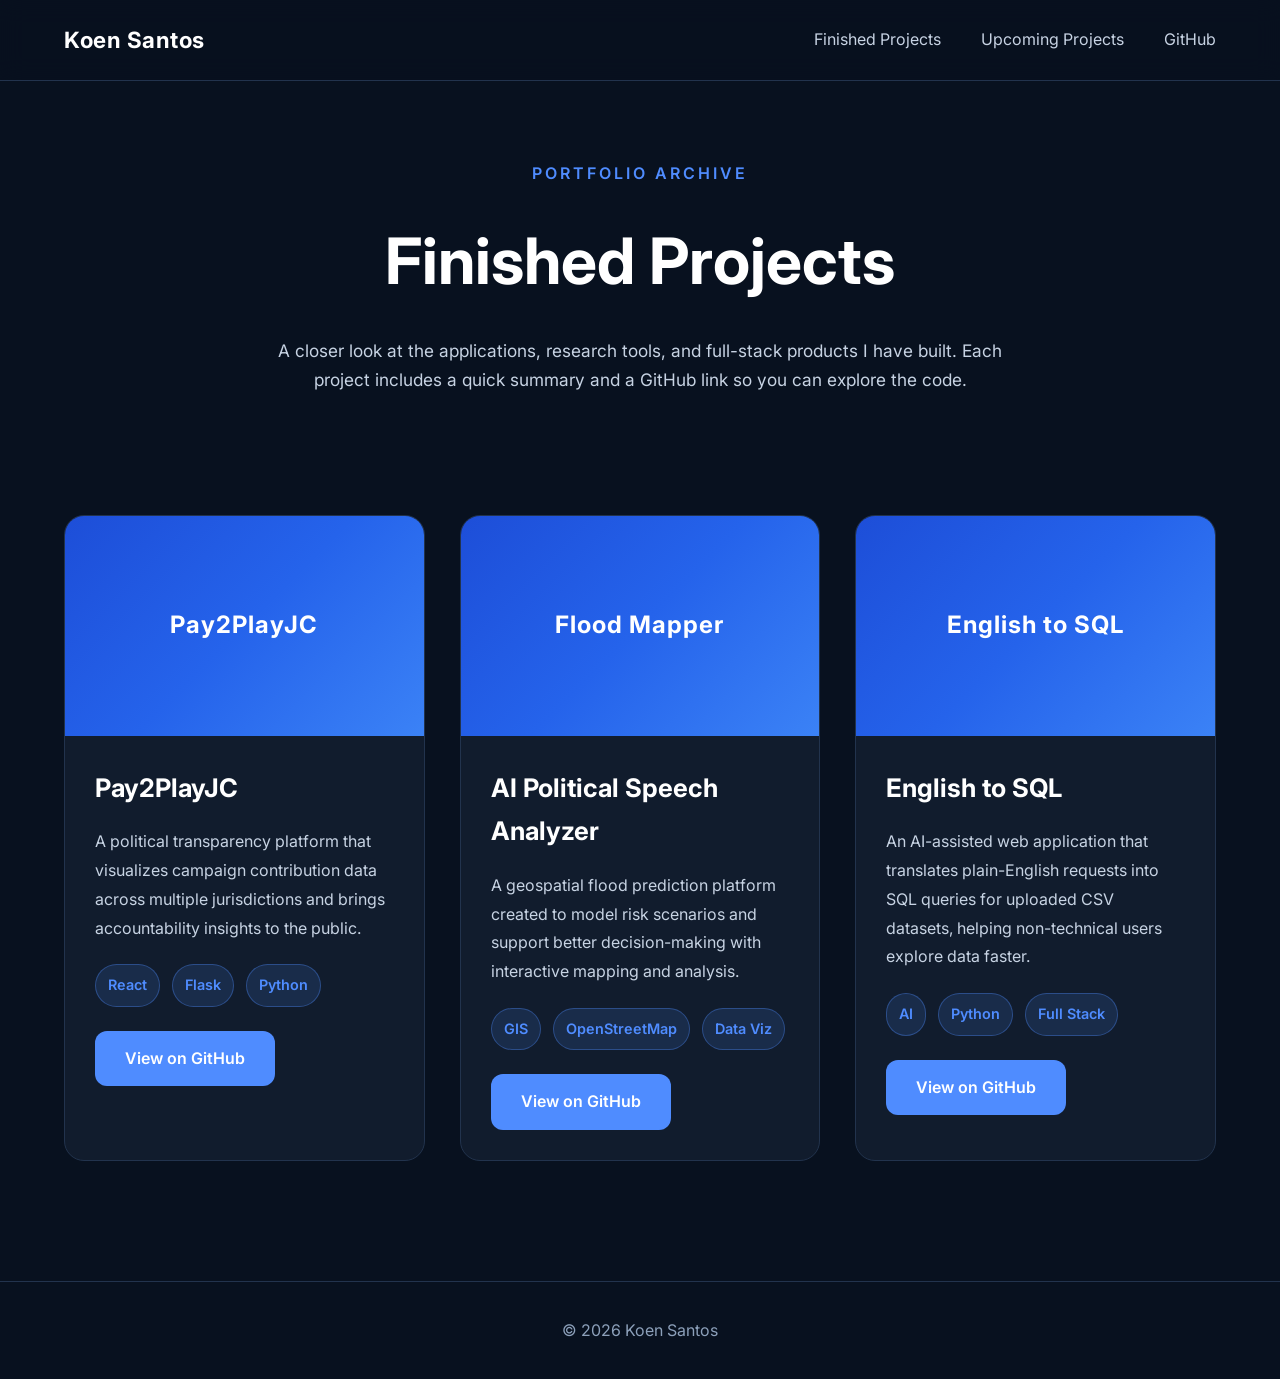
==== projects/index.html @ 0aac652a "Initial commit" ====
<!DOCTYPE html>
<html lang="en">

<head>
    <meta charset="UTF-8">
    <meta name="viewport" content="width=device-width, initial-scale=1.0">
    <title>Finished Projects | Koen Santos</title>
    <link rel="stylesheet" href="../styles.css">
    <link rel="preconnect" href="https://fonts.googleapis.com">
    <link rel="preconnect" href="https://fonts.gstatic.com" crossorigin>
    <link href="https://fonts.googleapis.com/css2?family=Inter:wght@300;400;500;600;700;800&display=swap"
        rel="stylesheet">
</head>

<body>
    <nav class="navbar">
        <div class="container">
            <a href="../index.html" class="logo">Koen Santos</a>

            <ul class="nav-links">
                <li><a href="index.html">Finished Projects</a></li>
                <li><a href="../upcoming/index.html">Upcoming Projects</a></li>
                <li><a href="https://github.com/YOUR_USERNAME" target="_blank">GitHub</a></li>
            </ul>

            <button id="menu-button" aria-label="Open menu">☰</button>
        </div>
    </nav>

    <header class="page-hero">
        <div class="container">
            <p class="hero-small">Portfolio Archive</p>
            <h1>Finished Projects</h1>
            <p class="page-hero-copy">
                A closer look at the applications, research tools, and full-stack products I have built.
                Each project includes a quick summary and a GitHub link so you can explore the code.
            </p>
        </div>
    </header>

    <main class="page-main">
        <section>
            <div class="container">
                <div class="project-grid">
                    <article class="project-card">
                        <div class="project-image">Pay2PlayJC</div>
                        <div class="project-info">
                            <h3>Pay2PlayJC</h3>
                            <p>
                                A political transparency platform that visualizes campaign contribution data across
                                multiple jurisdictions and brings accountability insights to the public.
                            </p>
                            <div class="project-tags">
                                <span>React</span>
                                <span>Flask</span>
                                <span>Python</span>
                            </div>
                            <div class="project-actions">
                                <a class="project-link" href="https://github.com/koensantos/ali_pay2play_website target="_blank">View on GitHub</a>
                            </div>
                        </div>
                    </article>

                    <article class="project-card">
                        <div class="project-image">Flood Mapper</div>
                        <div class="project-info">
                            <h3>AI Political Speech Analyzer</h3>
                            <p>
                                A geospatial flood prediction platform created to model risk scenarios and support better
                                decision-making with interactive mapping and analysis.
                            </p>
                            <div class="project-tags">
                                <span>GIS</span>
                                <span>OpenStreetMap</span>
                                <span>Data Viz</span>
                            </div>
                            <div class="project-actions">
                                <a class="project-link" href="https://github.com/YOUR_USERNAME" target="_blank">View on GitHub</a>
                            </div>
                        </div>
                    </article>

                    <article class="project-card">
                        <div class="project-image">English to SQL</div>
                        <div class="project-info">
                            <h3>English to SQL</h3>
                            <p>
                                An AI-assisted web application that translates plain-English requests into SQL queries for
                                uploaded CSV datasets, helping non-technical users explore data faster.
                            </p>
                            <div class="project-tags">
                                <span>AI</span>
                                <span>Python</span>
                                <span>Full Stack</span>
                            </div>
                            <div class="project-actions">
                                <a class="project-link" href="https://github.com/YOUR_USERNAME" target="_blank">View on GitHub</a>
                            </div>
                        </div>
                    </article>
                </div>
            </div>
        </section>
    </main>

    <footer>
        <div class="container">
            <p>© 2026 Koen Santos</p>
        </div>
    </footer>

    <script src="../script.js"></script>
</body>

</html>
---- styles.css ----
/* ========================================
   GLOBAL STYLES
======================================== */

:root{

    --background:#08111f;
    --surface:#111c2d;
    --surface-light:#1b2940;

    --primary:#4f8cff;
    --primary-hover:#6aa1ff;

    --text:#ffffff;
    --text-light:#c7d3e3;
    --text-muted:#8ca0ba;

    --border:#22334d;

    --shadow:0 20px 60px rgba(0,0,0,.30);

    --radius:18px;

    --transition:.3s ease;

}

*{

    margin:0;
    padding:0;
    box-sizing:border-box;

}

html{

    scroll-behavior:smooth;

}

body{

    font-family:"Inter",sans-serif;

    background:var(--background);

    color:var(--text);

    line-height:1.7;

}

img{

    max-width:100%;

}

a{

    text-decoration:none;

    color:inherit;

}

.container{

    width:min(1200px,90%);
    margin:auto;

}

/* ========================================
   NAVIGATION
======================================== */

.navbar{

    position:fixed;

    top:0;
    left:0;

    width:100%;

    z-index:100;

    background:rgba(8,17,31,.82);

    backdrop-filter:blur(12px);

    border-bottom:1px solid var(--border);

}

.navbar .container{

    display:flex;

    justify-content:space-between;

    align-items:center;

    height:80px;

}

.logo{

    font-size:1.4rem;

    font-weight:700;

    letter-spacing:.5px;

}

.nav-links{

    list-style:none;

    display:flex;

    gap:40px;

}

.nav-links a{

    color:var(--text-light);

    transition:var(--transition);

}

.nav-links a:hover{

    color:var(--primary);

}

#menu-button{

    display:none;

    border:none;

    background:none;

    color:white;

    font-size:2rem;

    cursor:pointer;

}

/* ========================================
   HERO
======================================== */

.hero{

    min-height:100vh;

    display:flex;

    align-items:center;

    justify-content:center;

}

.hero-content{

    text-align:center;

}

.hero-small{

    color:var(--primary);

    text-transform:uppercase;

    letter-spacing:3px;

    margin-bottom:20px;

    font-weight:600;

}

.hero h1{

    font-size:clamp(3rem,7vw,5.8rem);

    line-height:1.05;

    max-width:900px;

    margin:auto;

}

.hero span{

    color:var(--primary);

}

.hero-description{

    max-width:760px;

    margin:35px auto;

    color:var(--text-light);

    font-size:1.15rem;

}

.hero-buttons{

    display:flex;

    justify-content:center;

    gap:25px;

    flex-wrap:wrap;

    margin-top:45px;

}

/* ========================================
   BUTTONS
======================================== */

.primary-button{

    background:var(--primary);

    color:white;

    padding:18px 36px;

    border-radius:50px;

    font-weight:600;

    transition:var(--transition);

    box-shadow:var(--shadow);

}

.primary-button:hover{

    background:var(--primary-hover);

    transform:translateY(-4px);

}

.secondary-button{

    border:1px solid var(--border);

    padding:18px 36px;

    border-radius:50px;

    color:var(--text-light);

    transition:var(--transition);

}

.secondary-button:hover{

    border-color:var(--primary);

    color:white;

    transform:translateY(-4px);

}

/* ========================================
   HIGHLIGHTS
======================================== */

.highlights{

    padding:90px 0;

    background:#0d1627;

    border-top:1px solid var(--border);
    border-bottom:1px solid var(--border);

}

.highlights .container{

    display:grid;

    grid-template-columns:repeat(4,1fr);

    gap:40px;

}

.stat{

    background:var(--surface);

    padding:40px 20px;

    border-radius:16px;

    text-align:center;

    transition:.3s;

}

.stat:hover{

    transform:translateY(-8px);

    background:var(--surface-light);

}

.stat h2{

    font-size:3rem;

    color:var(--primary);

    margin-bottom:10px;

}

.stat p{

    color:var(--text-light);

    font-size:1rem;

}

/* ========================================
   ABOUT
======================================== */

.about{

    padding:120px 0;

}

.about h2{

    text-align:center;

    font-size:2.8rem;

    margin-bottom:50px;

}

.about p{

    max-width:850px;

    margin:25px auto;

    color:var(--text-light);

    font-size:1.1rem;

    line-height:1.9;

    text-align:center;

}

/* ========================================
   FEATURED PROJECTS
======================================== */

.featured{

    padding:120px 0;

}

.section-title{

    display:flex;

    justify-content:space-between;

    align-items:center;

    margin-bottom:60px;

}

.section-title h2{

    font-size:2.8rem;

}

.section-title a{

    color:var(--primary);

    font-weight:600;

}

.project-grid{

    display:grid;

    grid-template-columns:repeat(auto-fit,minmax(340px,1fr));

    gap:35px;

}

.project-card{

    background:var(--surface);

    border-radius:20px;

    overflow:hidden;

    border:1px solid var(--border);

    transition:.35s;

    cursor:pointer;

}

.project-card:hover{

    transform:translateY(-12px);

    border-color:var(--primary);

    box-shadow:0 25px 60px rgba(0,0,0,.35);

}

.project-image{

    height:220px;

    display:flex;

    justify-content:center;

    align-items:center;

    background:linear-gradient(
        135deg,
        #1d4ed8,
        #2563eb,
        #3b82f6
    );

    color:white;

    font-size:1.5rem;

    font-weight:700;

    letter-spacing:1px;

}

.project-info{

    padding:30px;

}

.project-info h3{

    font-size:1.6rem;

    margin-bottom:18px;

}

.project-info p{

    color:var(--text-light);

    line-height:1.8;

}

.project-card:hover .project-image{

    filter:brightness(1.1);

}

/* ========================================
   CONTACT
======================================== */

.contact{

    padding:120px 0;

    background:#0d1627;

    border-top:1px solid var(--border);

}

.contact .container{

    text-align:center;

}

.contact h2{

    font-size:3rem;

    margin-bottom:25px;

}

.contact p{

    color:var(--text-light);

    max-width:650px;

    margin:0 auto 45px;

    line-height:1.8;

}

.contact-buttons{

    display:flex;

    justify-content:center;

    gap:20px;

    flex-wrap:wrap;

}

.contact-buttons a{

    padding:18px 32px;

    background:var(--surface);

    border:1px solid var(--border);

    border-radius:14px;

    transition:.3s;

    font-weight:600;

}

.contact-buttons a:hover{

    background:var(--primary);

    border-color:var(--primary);

    transform:translateY(-6px);

}

/* ========================================
   FOOTER
======================================== */

footer{

    border-top:1px solid var(--border);

    padding:35px 0;

}

footer p{

    text-align:center;

    color:var(--text-muted);

}

/* ========================================
   FADE ANIMATION
======================================== */

.hero,
.highlights,
.about,
.featured,
.contact{

    animation:fadeUp .8s ease forwards;

}

@keyframes fadeUp{

    from{

        opacity:0;

        transform:translateY(35px);

    }

    to{

        opacity:1;

        transform:translateY(0);

    }

}

/* ========================================
   SMALL IMPROVEMENTS
======================================== */

.project-card{

    position:relative;

}

.project-card::before{

    content:"";

    position:absolute;

    inset:0;

    background:linear-gradient(
        135deg,
        rgba(79,140,255,.08),
        transparent
    );

    opacity:0;

    transition:.3s;

}

.project-card:hover::before{

    opacity:1;

}

.nav-links a{

    position:relative;

}

.nav-links a::after{

    content:"";

    position:absolute;

    bottom:-6px;

    left:0;

    width:0;

    height:2px;

    background:var(--primary);

    transition:.3s;

}

.nav-links a:hover::after{

    width:100%;

}

.primary-button,
.secondary-button,
.contact-buttons a{

    transition:
        background .3s,
        color .3s,
        transform .3s,
        box-shadow .3s;

}

.primary-button:hover{

    box-shadow:
        0 12px 35px rgba(79,140,255,.35);

}

.secondary-button:hover{

    box-shadow:
        0 12px 35px rgba(79,140,255,.18);

}

/* ========================================
   RESPONSIVE
======================================== */

/* ========================================
   PROJECT PAGES
======================================== */

.page-hero{

    padding:160px 0 80px;
    text-align:center;

}

.page-hero h1{

    font-size:clamp(2.8rem,5vw,4.6rem);
    margin-bottom:20px;

}

.page-hero-copy{

    max-width:760px;
    margin:0 auto;
    color:var(--text-light);
    font-size:1.08rem;

}

.page-main{

    padding:40px 0 120px;

}

.project-tags{

    display:flex;
    gap:12px;
    flex-wrap:wrap;
    margin-top:22px;

}

.project-tags span{

    padding:8px 12px;
    border-radius:999px;
    background:rgba(79,140,255,.14);
    color:var(--primary);
    border:1px solid rgba(79,140,255,.35);
    font-size:.9rem;
    font-weight:600;

}

.project-actions{

    margin-top:24px;

}

.project-link{

    display:inline-flex;
    align-items:center;
    justify-content:center;
    min-width:180px;
    padding:14px 18px;
    border-radius:12px;
    background:var(--primary);
    color:white;
    font-weight:600;
    transition:var(--transition);

}

.project-link:hover{

    background:var(--primary-hover);
    transform:translateY(-4px);

}

@media(max-width:1000px){

    .highlights .container{

        grid-template-columns:repeat(2,1fr);

    }

    .nav-links.active{

        display:flex;
        position:absolute;
        top:70px;
        right:5%;
        flex-direction:column;
        gap:20px;
        padding:20px;
        background:rgba(8,17,31,.98);
        border:1px solid var(--border);
        border-radius:16px;

    }

}

@media(max-width:850px){

    .navbar .container{

        height:70px;

    }

    .nav-links{

        display:none;

    }

    .nav-links.active{

        display:flex;
        position:absolute;
        top:70px;
        right:5%;
        flex-direction:column;
        gap:18px;
        padding:20px;
        background:rgba(8,17,31,.98);
        border:1px solid var(--border);
        border-radius:16px;

    }

    #menu-button{

        display:block;

    }

    .hero h1{

        font-size:3.4rem;

    }

    .hero-description{

        font-size:1rem;

    }

    .section-title{

        flex-direction:column;

        gap:20px;

        text-align:center;

    }

}

@media(max-width:700px){

    .highlights .container{

        grid-template-columns:1fr;

    }

    .project-grid{

        grid-template-columns:1fr;

    }

    .contact-buttons{

        flex-direction:column;

        align-items:center;

    }

    .contact-buttons a{

        width:260px;

        text-align:center;

    }

}

@media(max-width:500px){

    .hero{

        padding-top:120px;

    }

    .hero h1{

        font-size:2.6rem;

    }

    .hero-buttons{

        flex-direction:column;

    }

    .primary-button,
    .secondary-button{

        width:260px;

        text-align:center;

    }

}
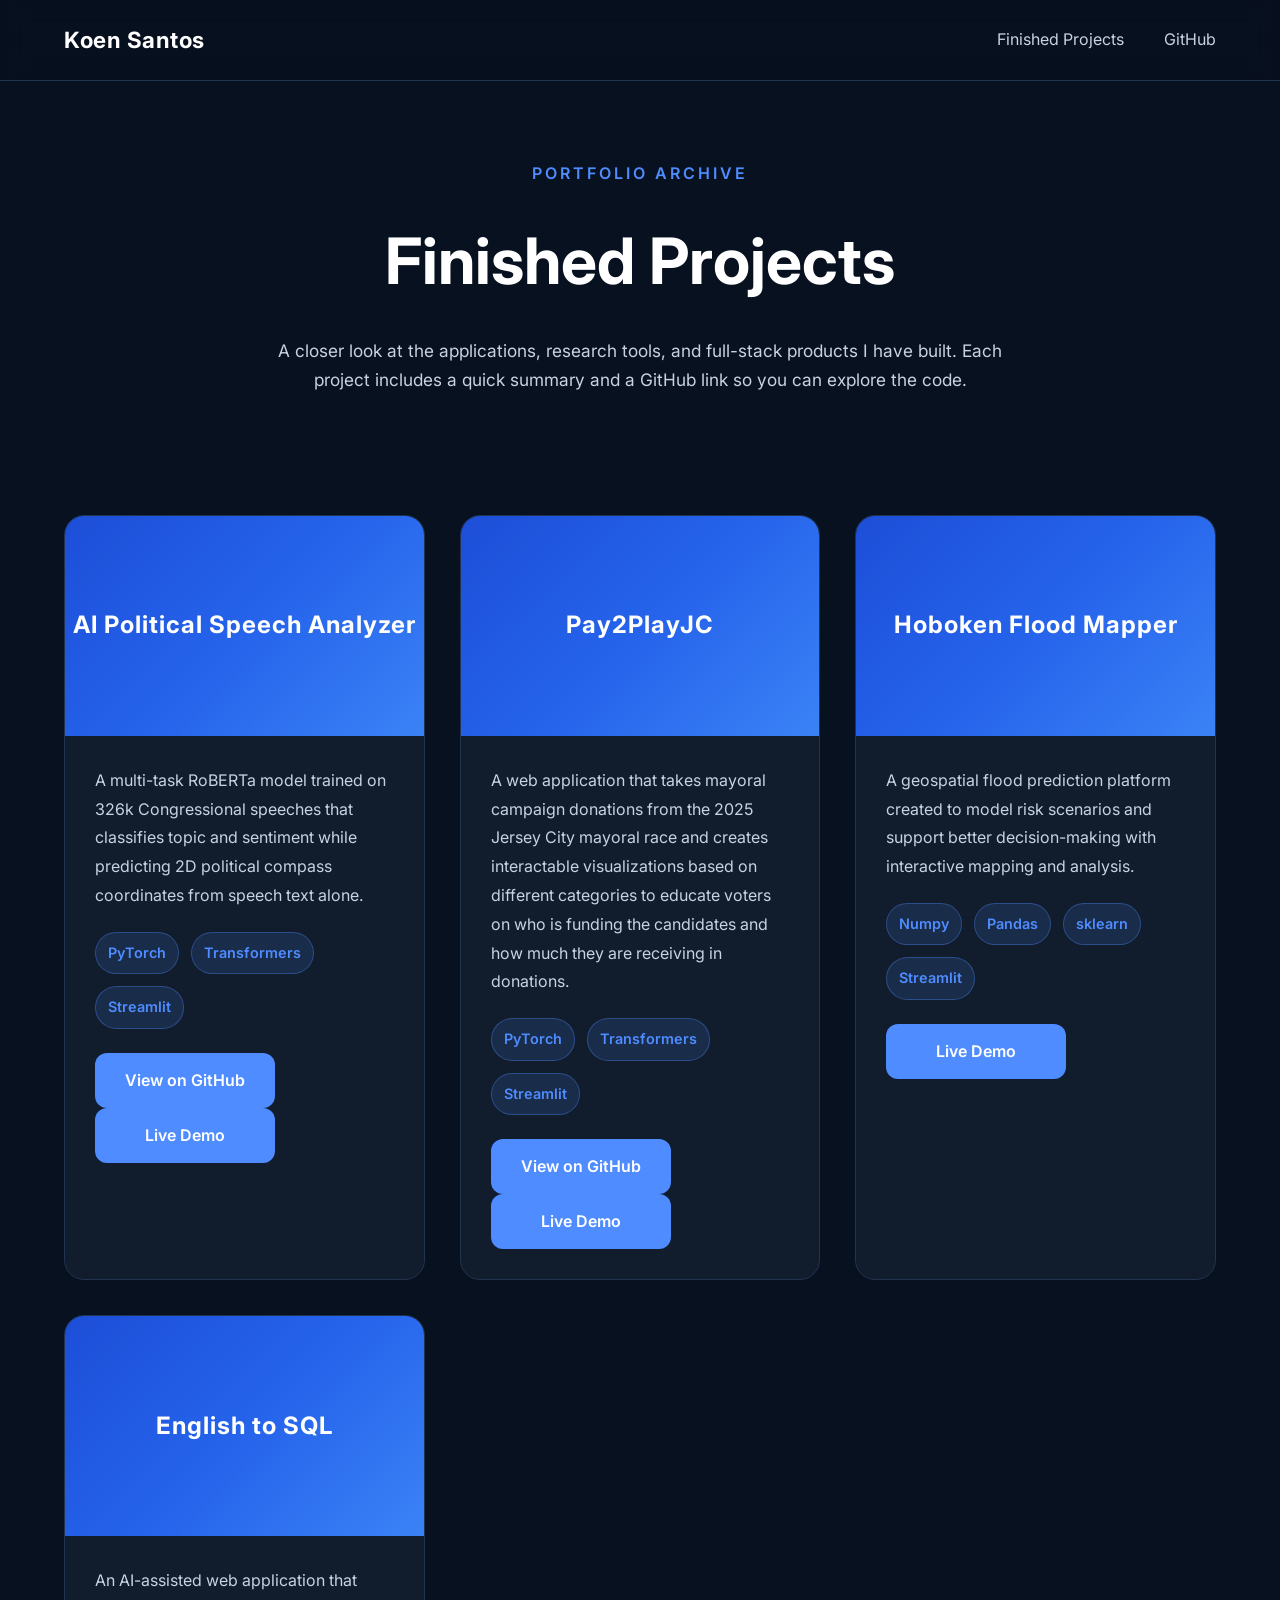
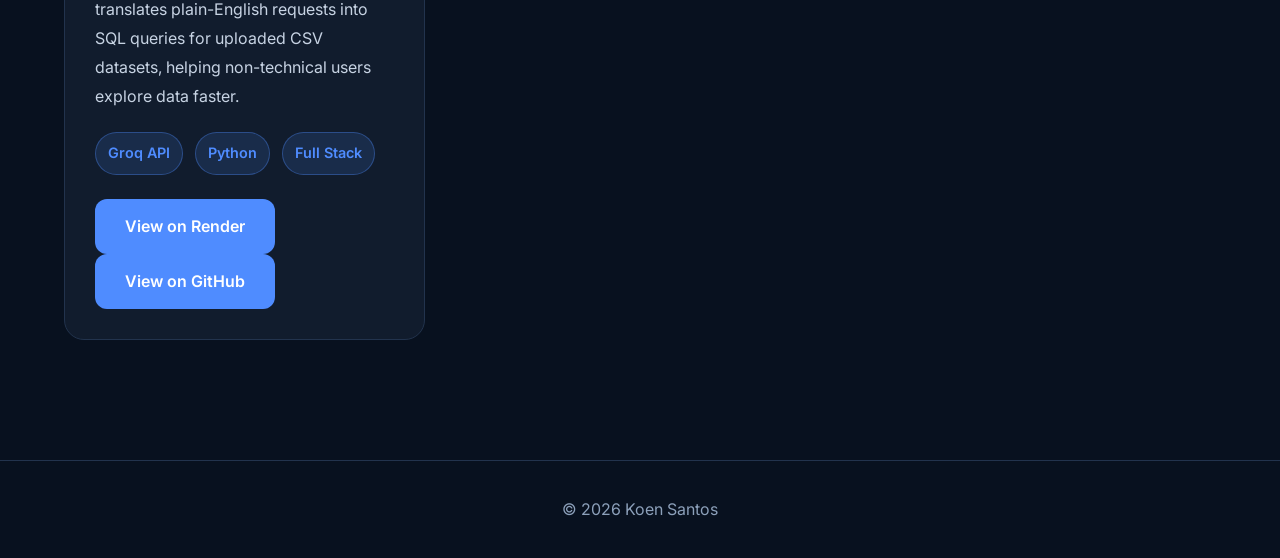
==== commit eb9ad0c5: "New changes to website" ====
--- a/projects/index.html
+++ b/projects/index.html
@@ -19,8 +19,7 @@
 
             <ul class="nav-links">
                 <li><a href="index.html">Finished Projects</a></li>
-                <li><a href="../upcoming/index.html">Upcoming Projects</a></li>
-                <li><a href="https://github.com/YOUR_USERNAME" target="_blank">GitHub</a></li>
+                <li><a href="https://github.com/koensantos" target="_blank">GitHub</a></li>
             </ul>
 
             <button id="menu-button" aria-label="Open menu">☰</button>
@@ -43,39 +42,59 @@
             <div class="container">
                 <div class="project-grid">
                     <article class="project-card">
-                        <div class="project-image">Pay2PlayJC</div>
+                        <div class="project-image">AI Political Speech Analyzer</div>
                         <div class="project-info">
-                            <h3>Pay2PlayJC</h3>
                             <p>
-                                A political transparency platform that visualizes campaign contribution data across
-                                multiple jurisdictions and brings accountability insights to the public.
+                                A multi-task RoBERTa model trained on 326k Congressional speeches that 
+                                classifies topic and sentiment while predicting 2D political compass 
+                                coordinates from speech text alone.
                             </p>
                             <div class="project-tags">
-                                <span>React</span>
-                                <span>Flask</span>
-                                <span>Python</span>
+                                <span>PyTorch</span>
+                                <span>Transformers</span>
+                                <span>Streamlit</span>
                             </div>
                             <div class="project-actions">
-                                <a class="project-link" href="https://github.com/koensantos/ali_pay2play_website target="_blank">View on GitHub</a>
+                                <a class="project-link" href="https://github.com/koensantos/ai_political_speech_analyzer" target="_blank">View on GitHub</a>
+                                <a class="project-link" href="https://aipoliticalspeechanalyzer.streamlit.app" target="_blank">Live Demo</a>
                             </div>
                         </div>
                     </article>
 
                     <article class="project-card">
-                        <div class="project-image">Flood Mapper</div>
+                        <div class="project-image">Pay2PlayJC</div>
                         <div class="project-info">
-                            <h3>AI Political Speech Analyzer</h3>
+                            <p>
+                                A web application that takes mayoral campaign donations from the 2025 Jersey City mayoral race and creates interactable visualizations based on different categories
+                                to educate voters on who is funding the candidates and how much they are receiving in donations.
+                            </p>
+                            <div class="project-tags">
+                                <span>PyTorch</span>
+                                <span>Transformers</span>
+                                <span>Streamlit</span>
+                            </div>
+                            <div class="project-actions">
+                                <a class="project-link" href="https://github.com/koensantos/pay2playjc" target="_blank">View on GitHub</a>
+                                <a class="project-link" href="https://pay2playjc.vercel.app" target="_blank">Live Demo</a>
+                            </div>
+                        </div>
+                    </article>
+
+                    <article class="project-card">
+                        <div class="project-image">Hoboken Flood Mapper</div>
+                        <div class="project-info">
                             <p>
                                 A geospatial flood prediction platform created to model risk scenarios and support better
                                 decision-making with interactive mapping and analysis.
                             </p>
                             <div class="project-tags">
-                                <span>GIS</span>
-                                <span>OpenStreetMap</span>
-                                <span>Data Viz</span>
+                                <span>Numpy</span>
+                                <span>Pandas</span>
+                                <span>sklearn</span>
+                                <span>Streamlit</span>
                             </div>
                             <div class="project-actions">
-                                <a class="project-link" href="https://github.com/YOUR_USERNAME" target="_blank">View on GitHub</a>
+                                <a class="project-link" href="https://floodsite.streamlit.app" target="_blank">Live Demo</a>
                             </div>
                         </div>
                     </article>
@@ -83,18 +102,18 @@
                     <article class="project-card">
                         <div class="project-image">English to SQL</div>
                         <div class="project-info">
-                            <h3>English to SQL</h3>
                             <p>
                                 An AI-assisted web application that translates plain-English requests into SQL queries for
                                 uploaded CSV datasets, helping non-technical users explore data faster.
                             </p>
                             <div class="project-tags">
-                                <span>AI</span>
+                                <span>Groq API</span>
                                 <span>Python</span>
                                 <span>Full Stack</span>
                             </div>
                             <div class="project-actions">
-                                <a class="project-link" href="https://github.com/YOUR_USERNAME" target="_blank">View on GitHub</a>
+                                <a class="project-link" href="https://english-to-sql-cwbx.onrender.com" target="_blank">View on Render</a>
+                                <a class="project-link" href="https://github.com/koensantos/english-to-sql" target="_blank">View on GitHub</a>
                             </div>
                         </div>
                     </article>
--- a/styles.css
+++ b/styles.css
@@ -662,23 +662,13 @@
 }
 
 .project-card::before{
-
     content:"";
-
     position:absolute;
-
     inset:0;
-
-    background:linear-gradient(
-        135deg,
-        rgba(79,140,255,.08),
-        transparent
-    );
-
+    background:linear-gradient(135deg, rgba(79,140,255,.08), transparent);
     opacity:0;
-
     transition:.3s;
-
+    pointer-events:none;
 }
 
 .project-card:hover::before{
